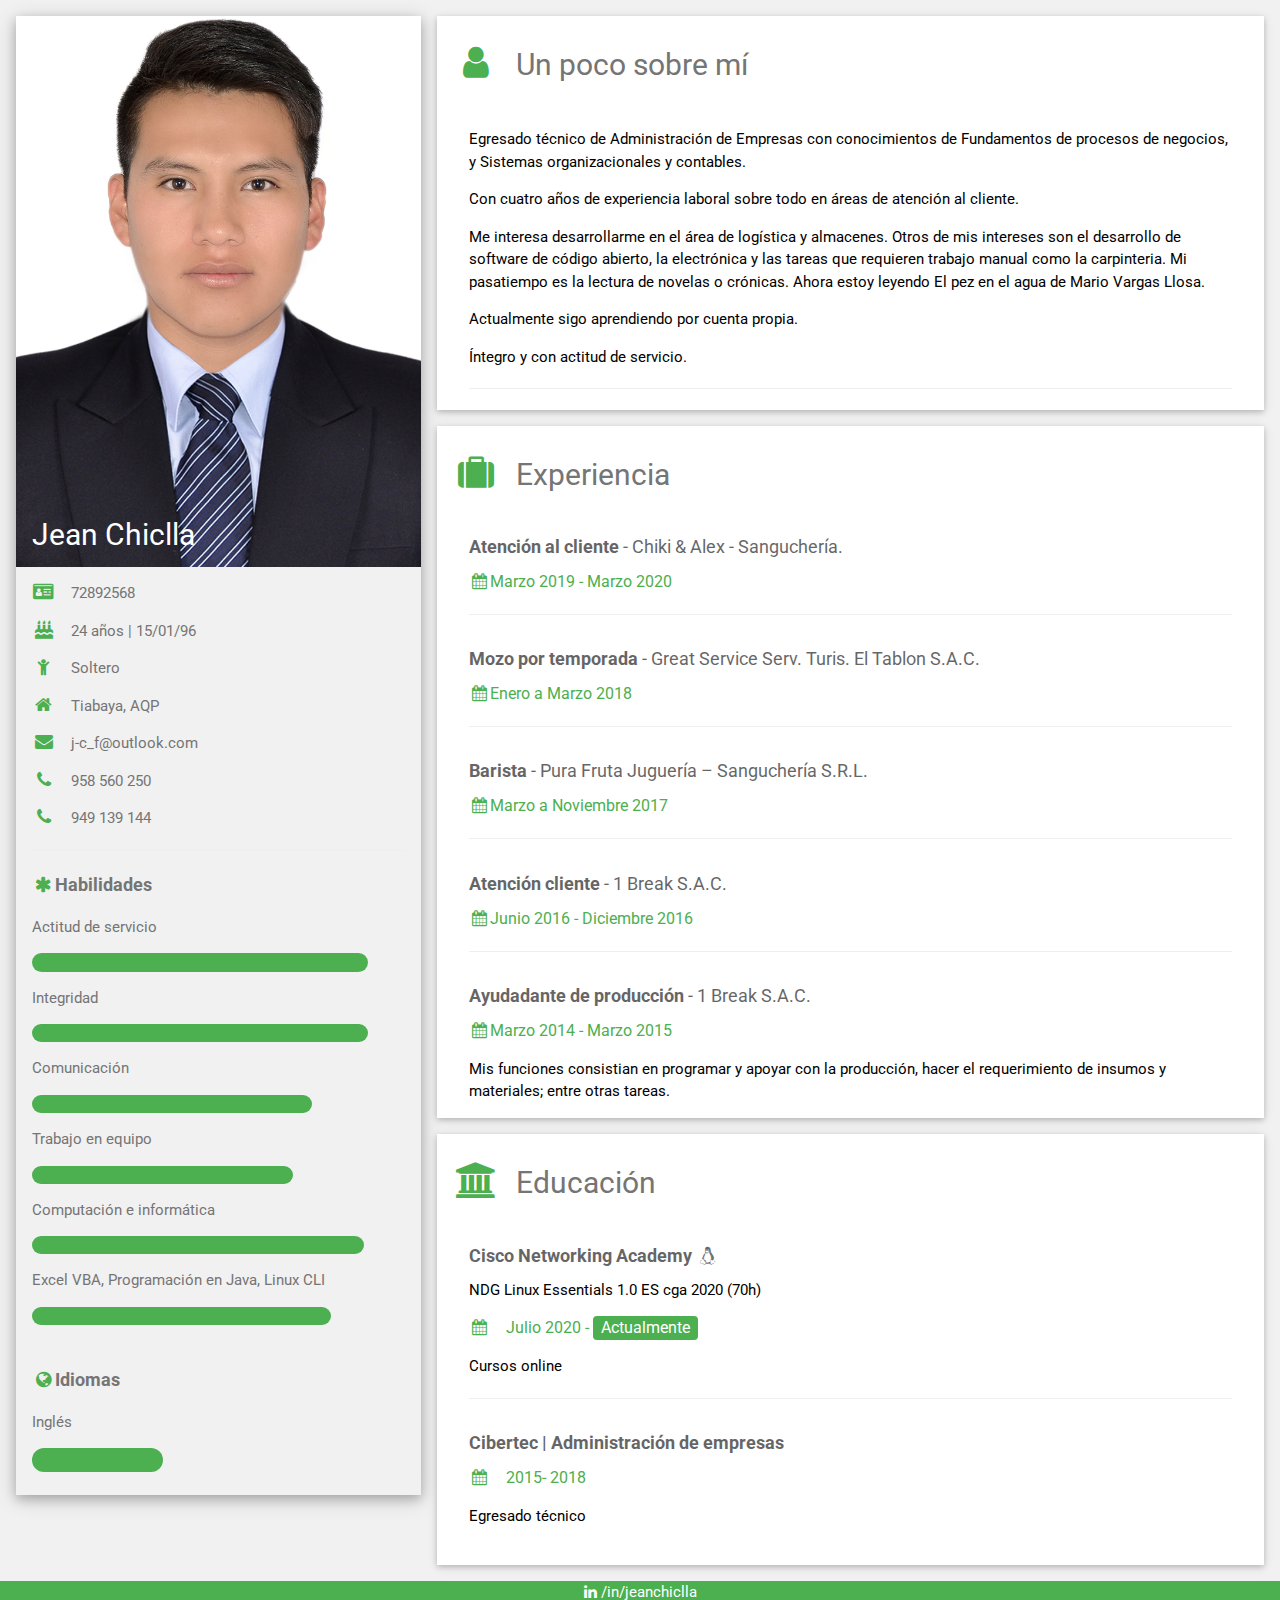
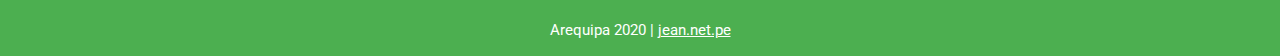
==== views/cv-09-2020.html @ d5a1f868 "nuevo resumen y se agrega cv" ====
<!DOCTYPE html>
<html lang="es">
<head>
    <meta charset="UTF-8">
    <meta name="viewport" content="width=device-width, initial-scale=1.0">
    <!-- <link rel="stylesheet" href="https://www.w3schools.com/w3css/4/w3.css"> -->
    <link rel="stylesheet" href="../css/w3.css">
    <link rel="stylesheet" href='https://fonts.googleapis.com/css?family=Roboto'>
    <link rel="stylesheet" href="https://cdnjs.cloudflare.com/ajax/libs/font-awesome/4.7.0/css/font-awesome.min.css">
    <title>Jean Chiclla | CV</title>
    <style>
        html, body, h1, h2, h3, h4, h5, h6 {
            font-family: "Roboto", sans-serif;
        }
    </style>
</head>
<body class="w3-light-grey">
    
    <!-- Page Container -->
    <div class="w3-content w3-margin-top" style="max-width: 1400px;">
    
        <!-- The Grid -->
        <div class="w3-row-padding">

            <!-- Left Column -->
            <div class="w3-third">

                <div class="w3-light-grey w3-text-grey w3-card-4">
                    <div class="w3-display-container">
                        <img src="../images/foto.jpg" alt="foto de perfil" style="width:100%">
                        <div class="w3-display-bottomleft w3-container w3-text-white">
                            <h2>Jean Chiclla</h2>
                        </div>
                    </div>
                    <div class="w3-container">
                        
                        <p><i class="fa fa-id-card fa-fw w3-margin-right w3-large w3-text-green"></i>72892568</p>
                        <p><i class="fa fa-birthday-cake fa-fw w3-margin-right w3-large w3-text-green"></i>24 años | 15/01/96</p>
                        <p><i class="fa fa-child fa-fw w3-margin-right w3-large w3-text-green"></i>Soltero</p>
                        <p><i class="fa fa-home fa-fw w3-margin-right w3-large w3-text-green"></i>Tiabaya, AQP</p>
                        <p><i class="fa fa-envelope fa-fw w3-margin-right w3-large w3-text-green"></i>j-c_f@outlook.com</p>
                        <p><i class="fa fa-phone fa-fw w3-margin-right w3-large w3-text-green"></i>958 560 250</p>
                        <p><i class="fa fa-phone fa-fw w3-margin-right w3-large w3-text-green"></i>949 139 144</p>
                        <hr>

                        <p class="w3-large"><b><i class="fa fa-asterisk fa-fw w3-margin-tight w3-text-green"></i>Habilidades</b></p>
                        <p>Actitud de servicio</p>
                        <div class="w3-light-grey w3-round-xlarge w3-small">
                            <div class="w3-container w3-center w3-round-xlarge w3-green" style="width:90%">&nbsp</div>
                        </div>
								<p>Integridad</p>
                        <div class="w3-light-grey w3-round-xlarge w3-small">
                            <div class="w3-container w3-center w3-round-xlarge w3-green" style="width:90%">&nbsp</div>
                        </div>
								<p>Comunicación</p>
                        <div class="w3-light-grey w3-round-xlarge w3-small">
                            <div class="w3-container w3-center w3-round-xlarge w3-green" style="width:75%">&nbsp</div>
                        </div>
								<p>Trabajo en equipo</p>
                        <div class="w3-light-grey w3-round-xlarge w3-small">
                            <div class="w3-container w3-center w3-round-xlarge w3-green" style="width:70%">&nbsp</div>
                        </div>
                        <p>Computación e informática</p>
                        <div class="w3-light-grey w3-round-xlarge w3-small">
                            <div class="w3-container w3-center w3-round-xlarge w3-green" style="width:89%">&nbsp</div>
								</div>

								<p>Excel VBA, Programación en Java, Linux CLI</p>
                        <div class="w3-light-grey w3-round-xlarge w3-small">
                            <div class="w3-container w3-center w3-round-xlarge w3-green" style="width:80%">&nbsp</div>
                        </div>
                        
                        
                        <br>

                        <p class="w3-large w3-text-theme"><b><i class="fa fa-globe fa-fw w3-margin-rigth w3-text-green"></i>Idiomas</b></p>
                        <p>Inglés</p>
                        <div class="w3-light-grey w3-round-xlarge">
                            <div class="w3-round-xlarge w3-green" style="height:24px;width:35%"></div>
                        </div>
                        <br>
                    </div>
                </div>
                <br>

                <!-- End Left Column -->
            </div>

            <!-- Right Column -->

            
            <div class="w3-twothird">


                <div class="w3-container w3-card w3-white w3-margin-bottom">
                    <h2 class="w3-text-grey w3-padding-16"><i class="fa fa-user fa-fw w3-margin-right w3-xxlarge w3-text-green"></i>Un poco sobre mí</h2>
                    <div class="w3-container">
                        <p>Egresado técnico de Administración de Empresas con conocimientos de Fundamentos de procesos de negocios, 
                            y Sistemas organizacionales y contables.</p>
                        <p>Con cuatro años de experiencia laboral sobre todo en áreas de atención al cliente.</p>
                        <p>Me interesa desarrollarme en el área de logística y almacenes. Otros de mis intereses son el desarrollo de software de código abierto, la electrónica y las tareas que requieren trabajo manual como la carpinteria. Mi pasatiempo es la lectura de novelas o crónicas. Ahora estoy leyendo El pez en el agua de Mario Vargas Llosa. </p> <!--Busco adquirir experiencia en diferentes áreas para poder definir qué quiero hacer los próximos 10 años. -->
								Actualmente sigo aprendiendo por cuenta propia.
                        <p>Íntegro y con actitud de servicio.</p>
                        <hr>
                    </div>
                    

                </div>

                <div class="w3-container w3-card w3-white w3-margin-bottom">
                    <h2 class="w3-text-grey w3-padding-16"><i class="fa fa-suitcase fa-fw w3-margin-right w3-xxlarge w3-text-green"></i>Experiencia</h2>
                    <div class="w3-container">
                        <h5 class="w3-opacity"><b>Atención al cliente</b> - Chiki & Alex - Sanguchería.</h5>
                        <h6 class="w3-text-green"><i class="fa fa-calendar fa-fw w3-margin-rigth"></i>Marzo 2019 - Marzo 2020</h6>
                        <hr>
                    </div>
                    <div class="w3-container">
                        <h5 class="w3-opacity"><b>Mozo por temporada</b> - Great Service Serv. Turis. El Tablon S.A.C.</h5>
                        <h6 class="w3-text-green"><i class="fa fa-calendar fa-fw w3-margin-rigth"></i>Enero a Marzo 2018</h6>
                        <hr>
                    </div>
                    <div class="w3-container">
                        <h5 class="w3-opacity"><b>Barista</b> - Pura Fruta Juguería – Sanguchería S.R.L.</h5>
                        <h6 class="w3-text-green"><i class="fa fa-calendar fa-fw w3-margin-rigth"></i>Marzo a Noviembre 2017</h6>
                        <hr>
                    </div>
                    <div class="w3-container">
                        <h5 class="w3-opacity"><b>Atención cliente</b> - 1 Break S.A.C.</h5>
                        <h6 class="w3-text-green"><i class="fa fa-calendar fa-fw w3-margin-rigth"></i>Junio 2016 - Diciembre 2016</h6>
                        
                        <hr>
                    </div>
                    <div class="w3-container">
                        <h5 class="w3-opacity"><b>Ayudadante de producción</b> - 1 Break S.A.C.</h5>
                        <h6 class="w3-text-green"><i class="fa fa-calendar fa-fw w3-margin-rigth"></i>Marzo 2014 - Marzo 2015</h6>
								<p> Mis funciones consistian en programar y apoyar con la producción, hacer el requerimiento de insumos y materiales; entre otras tareas.
                        <br>
                    </div>

                </div>

                <div class="w3-container w3-card w3-white">
                    <h2 class="w3-text-grey w3-padding-16"><i class="fa fa-university fa-fw w3-margin-right w3-xxlarge w3-text-green"></i>Educación</h2>
                    <div class="w3-container">
                        <h5 class="w3-opacity"><b>Cisco Networking Academy <i class="fa fa-linux fa-fw w3-margin-tight w3-text-black"></i></b></h5
                       
			<p>NDG Linux Essentials 1.0 ES cga 2020 (70h)</p>
			<h6 class="w3-text-green"><i class="fa fa-calendar fa-fw w3-margin-right"></i>Julio 2020 - <span class="w3-tag w3-green w3-round">Actualmente</span></h6>
                        <p>Cursos online</p>
                        <hr>
                    </div>
                    <div class="w3-container">
                        <h5 class="w3-opacity"><b>Cibertec | Administración de empresas</b></h5>
                        <h6 class="w3-text-green"><i class="fa fa-calendar fa-fw w3-margin-right"></i>2015- 2018</h6>
                        <p>Egresado técnico</p>
                        <br>
                    </div>
                </div>

                <!-- End Right Column -->
            </div>

            <!-- End Grid -->
        </div>

        <!-- End Page Container -->
    </div>

    <footer class="w3-container w3-green w3-center w3-margin-top">
       <i class="fa fa-linkedin w3-hover-opacity"></i><span> /in/jeanchiclla</span> 
		 <p>Arequipa 2020 | <a href="http://jean.net.pe">jean.net.pe</a></p>
    </footer>

</body>
</html>
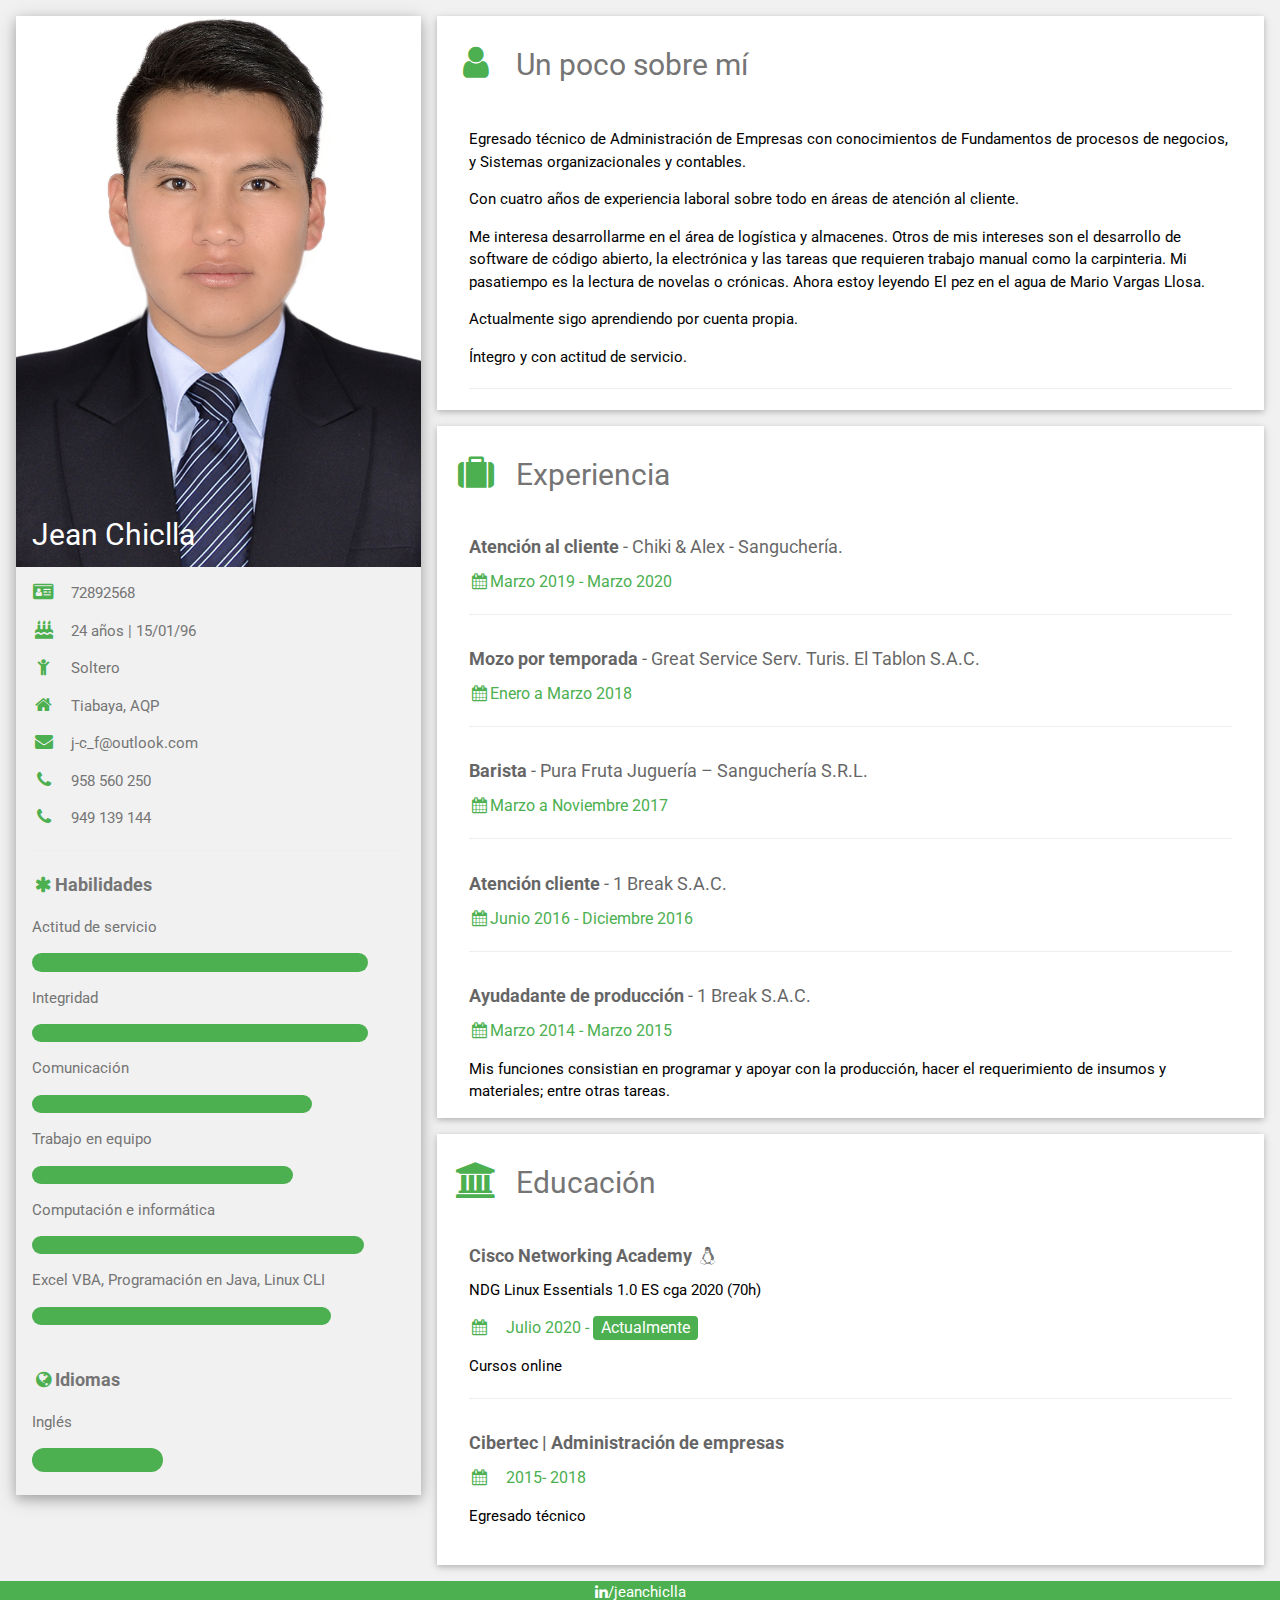
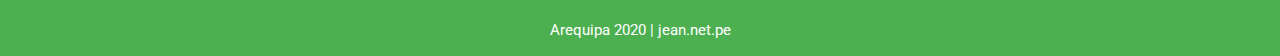
==== commit 43469e9e: "revision final del 17-09-2020" ====
--- a/views/cv-09-2020.html
+++ b/views/cv-09-2020.html
@@ -11,6 +11,9 @@
     <style>
         html, body, h1, h2, h3, h4, h5, h6 {
             font-family: "Roboto", sans-serif;
+        }
+        a {
+         text-decoration: none;
         }
     </style>
 </head>
@@ -167,8 +170,8 @@
     </div>
 
     <footer class="w3-container w3-green w3-center w3-margin-top">
-       <i class="fa fa-linkedin w3-hover-opacity"></i><span> /in/jeanchiclla</span> 
-		 <p>Arequipa 2020 | <a href="http://jean.net.pe">jean.net.pe</a></p>
+       <a href="https://www.linkedin.com/in/jeanchiclla/" target="_blank"><i class="fa fa-linkedin w3-hover-opacity"></i>/jeanchiclla</a> 
+		 <p>Arequipa 2020 | <a href="http://jean.net.pe" target="_blank">jean.net.pe</a></p>
     </footer>
 
 </body>
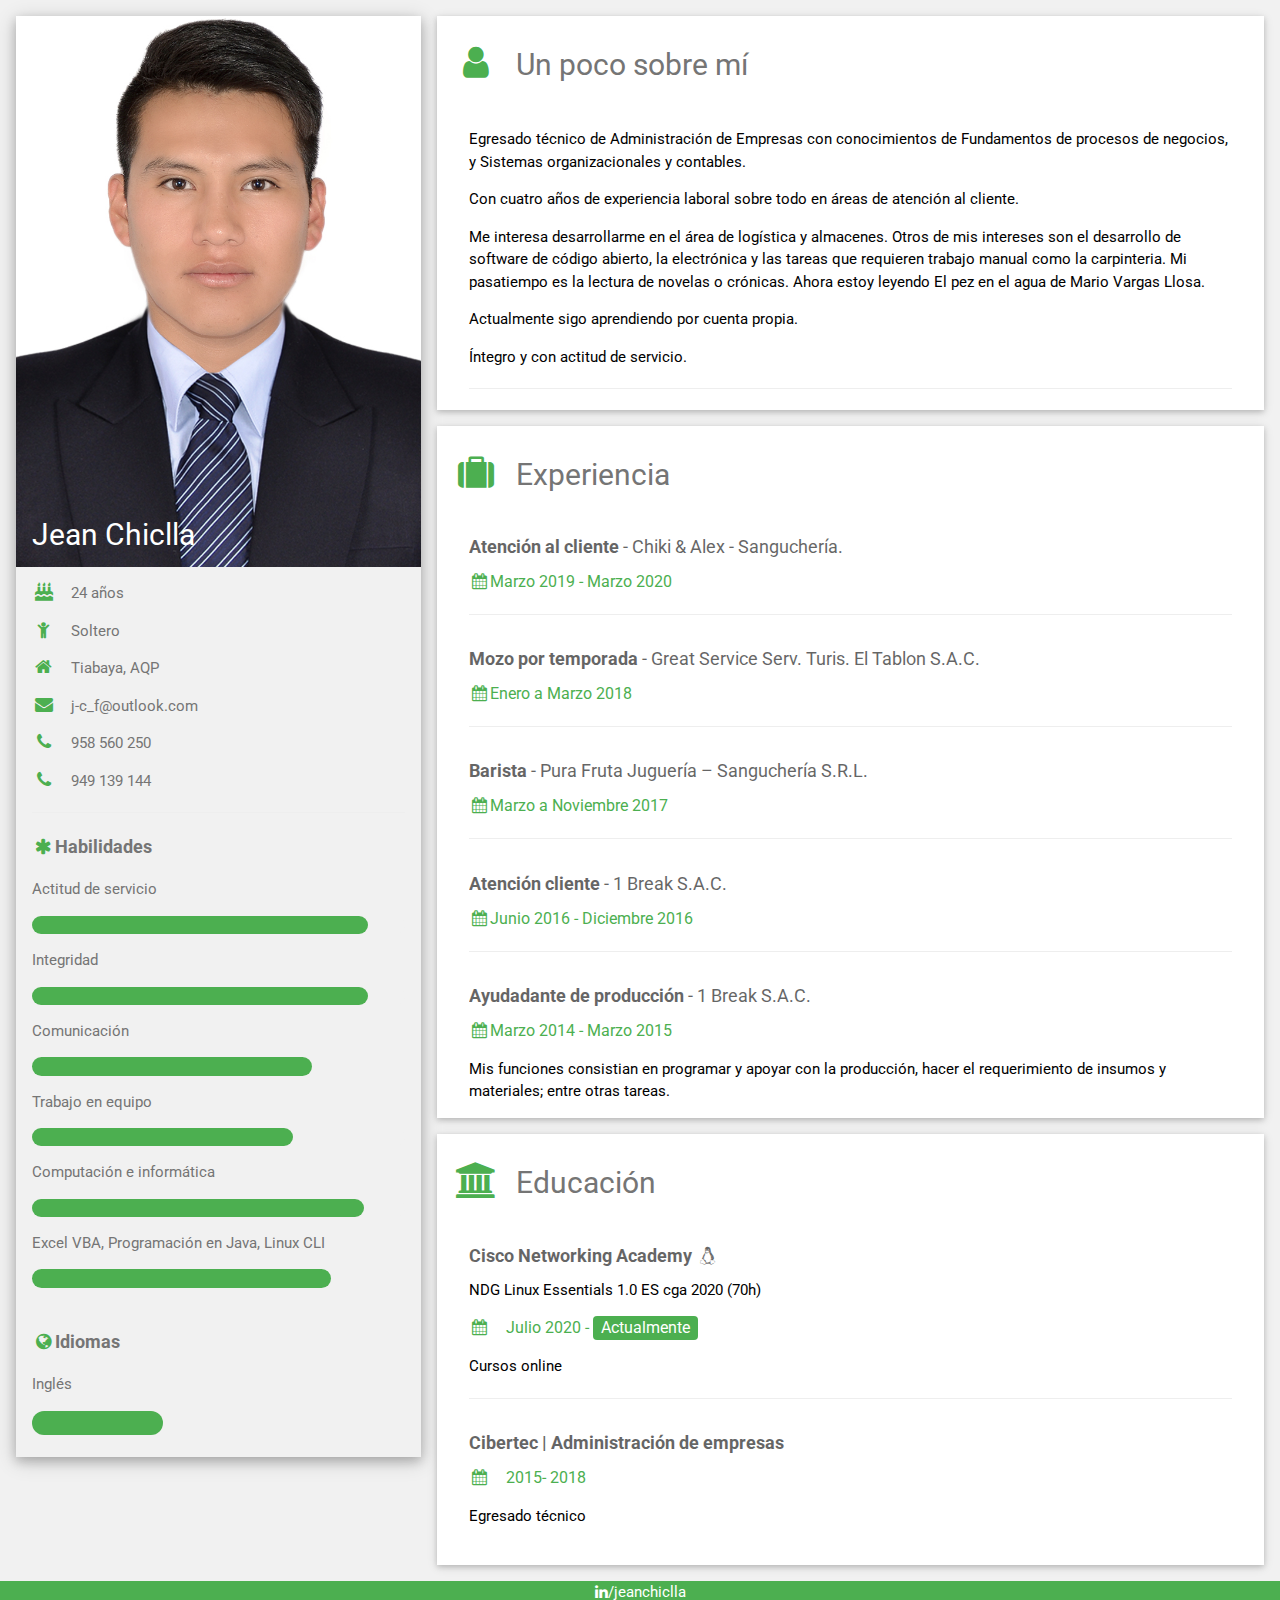
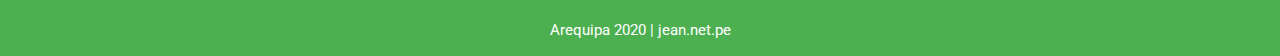
==== commit aef5abd7: "Update cv-09-2020.html" ====
--- a/views/cv-09-2020.html
+++ b/views/cv-09-2020.html
@@ -37,8 +37,8 @@
                     </div>
                     <div class="w3-container">
                         
-                        <p><i class="fa fa-id-card fa-fw w3-margin-right w3-large w3-text-green"></i>72892568</p>
-                        <p><i class="fa fa-birthday-cake fa-fw w3-margin-right w3-large w3-text-green"></i>24 años | 15/01/96</p>
+                        <!-- <p><i class="fa fa-id-card fa-fw w3-margin-right w3-large w3-text-green"></i>72892568</p> -->
+                        <p><i class="fa fa-birthday-cake fa-fw w3-margin-right w3-large w3-text-green"></i>24 años</p>
                         <p><i class="fa fa-child fa-fw w3-margin-right w3-large w3-text-green"></i>Soltero</p>
                         <p><i class="fa fa-home fa-fw w3-margin-right w3-large w3-text-green"></i>Tiabaya, AQP</p>
                         <p><i class="fa fa-envelope fa-fw w3-margin-right w3-large w3-text-green"></i>j-c_f@outlook.com</p>
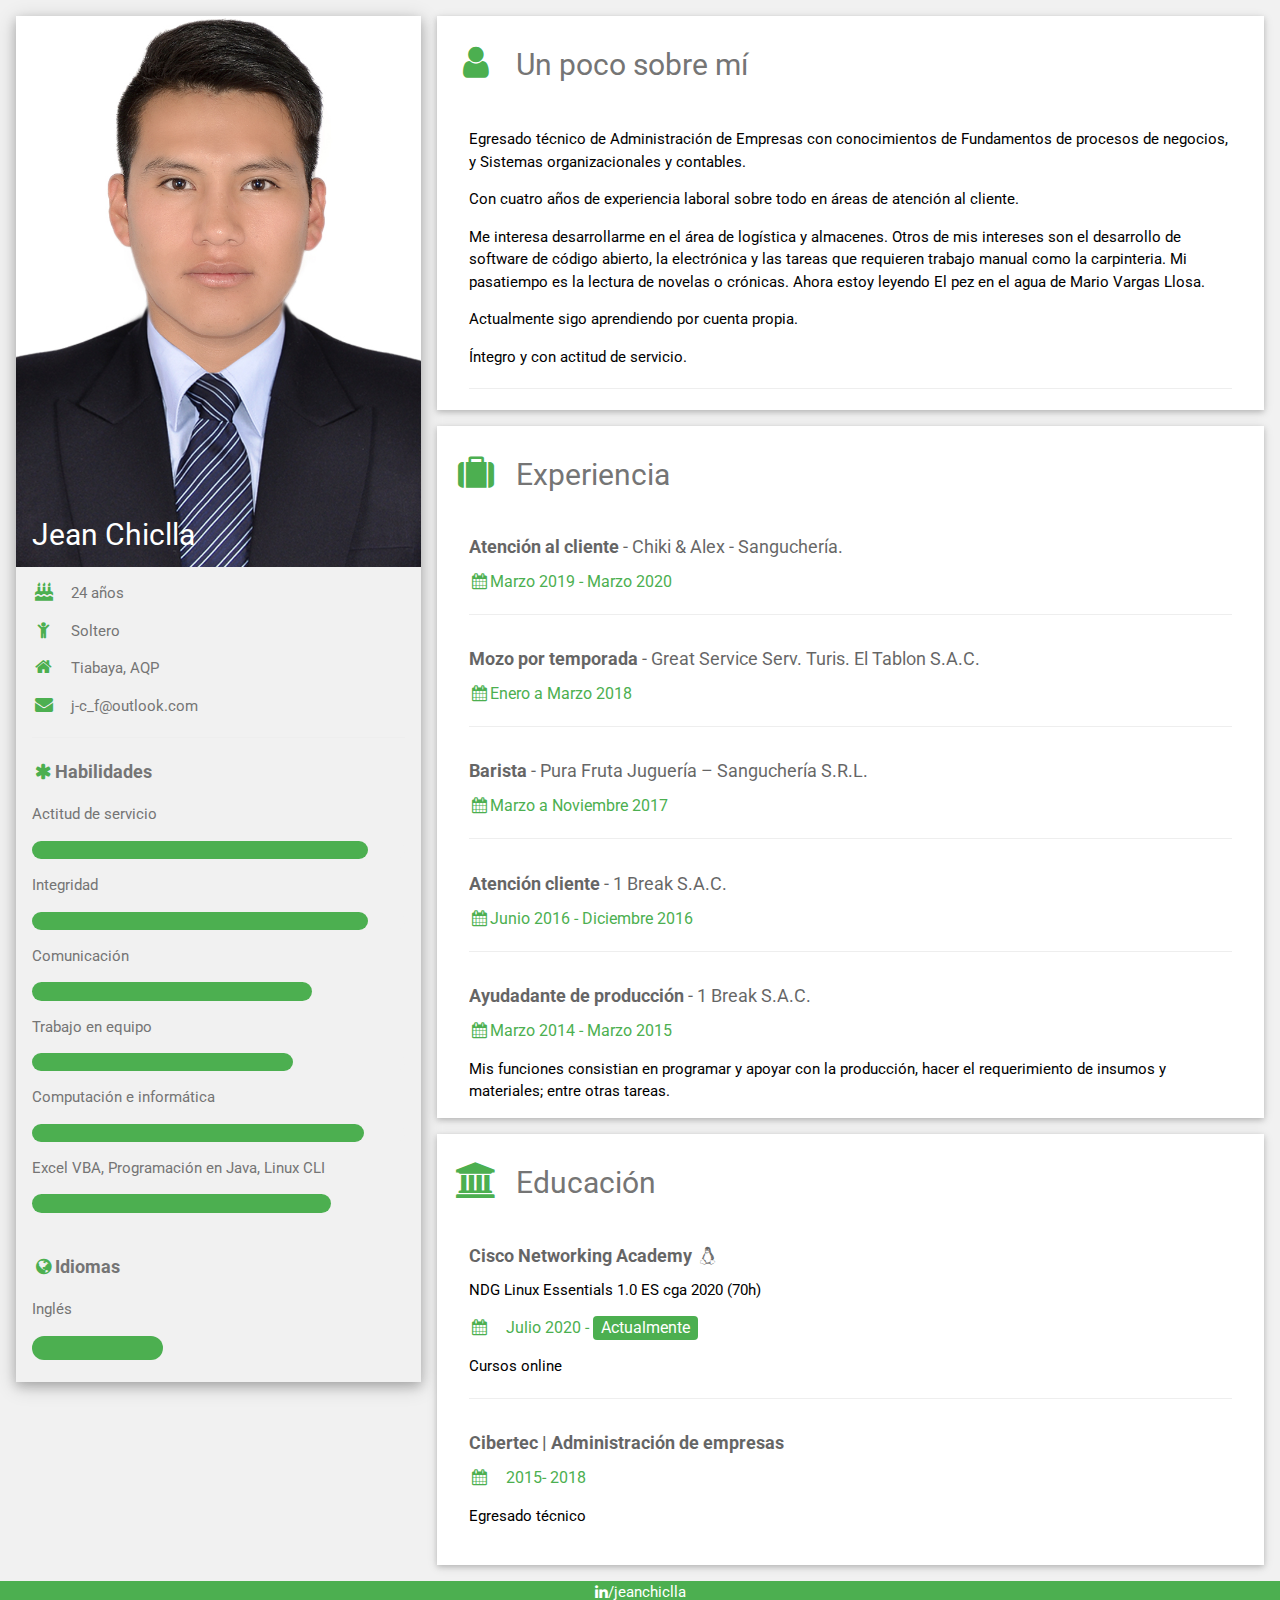
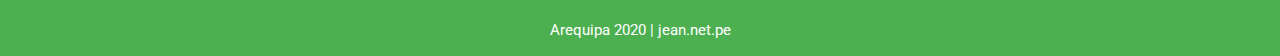
==== commit 47815289: "Update cv-09-2020.html" ====
--- a/views/cv-09-2020.html
+++ b/views/cv-09-2020.html
@@ -42,8 +42,8 @@
                         <p><i class="fa fa-child fa-fw w3-margin-right w3-large w3-text-green"></i>Soltero</p>
                         <p><i class="fa fa-home fa-fw w3-margin-right w3-large w3-text-green"></i>Tiabaya, AQP</p>
                         <p><i class="fa fa-envelope fa-fw w3-margin-right w3-large w3-text-green"></i>j-c_f@outlook.com</p>
-                        <p><i class="fa fa-phone fa-fw w3-margin-right w3-large w3-text-green"></i>958 560 250</p>
-                        <p><i class="fa fa-phone fa-fw w3-margin-right w3-large w3-text-green"></i>949 139 144</p>
+                        <!-- <p><i class="fa fa-phone fa-fw w3-margin-right w3-large w3-text-green"></i>958 560 250</p>
+                        <p><i class="fa fa-phone fa-fw w3-margin-right w3-large w3-text-green"></i>949 139 144</p> -->
                         <hr>
 
                         <p class="w3-large"><b><i class="fa fa-asterisk fa-fw w3-margin-tight w3-text-green"></i>Habilidades</b></p>
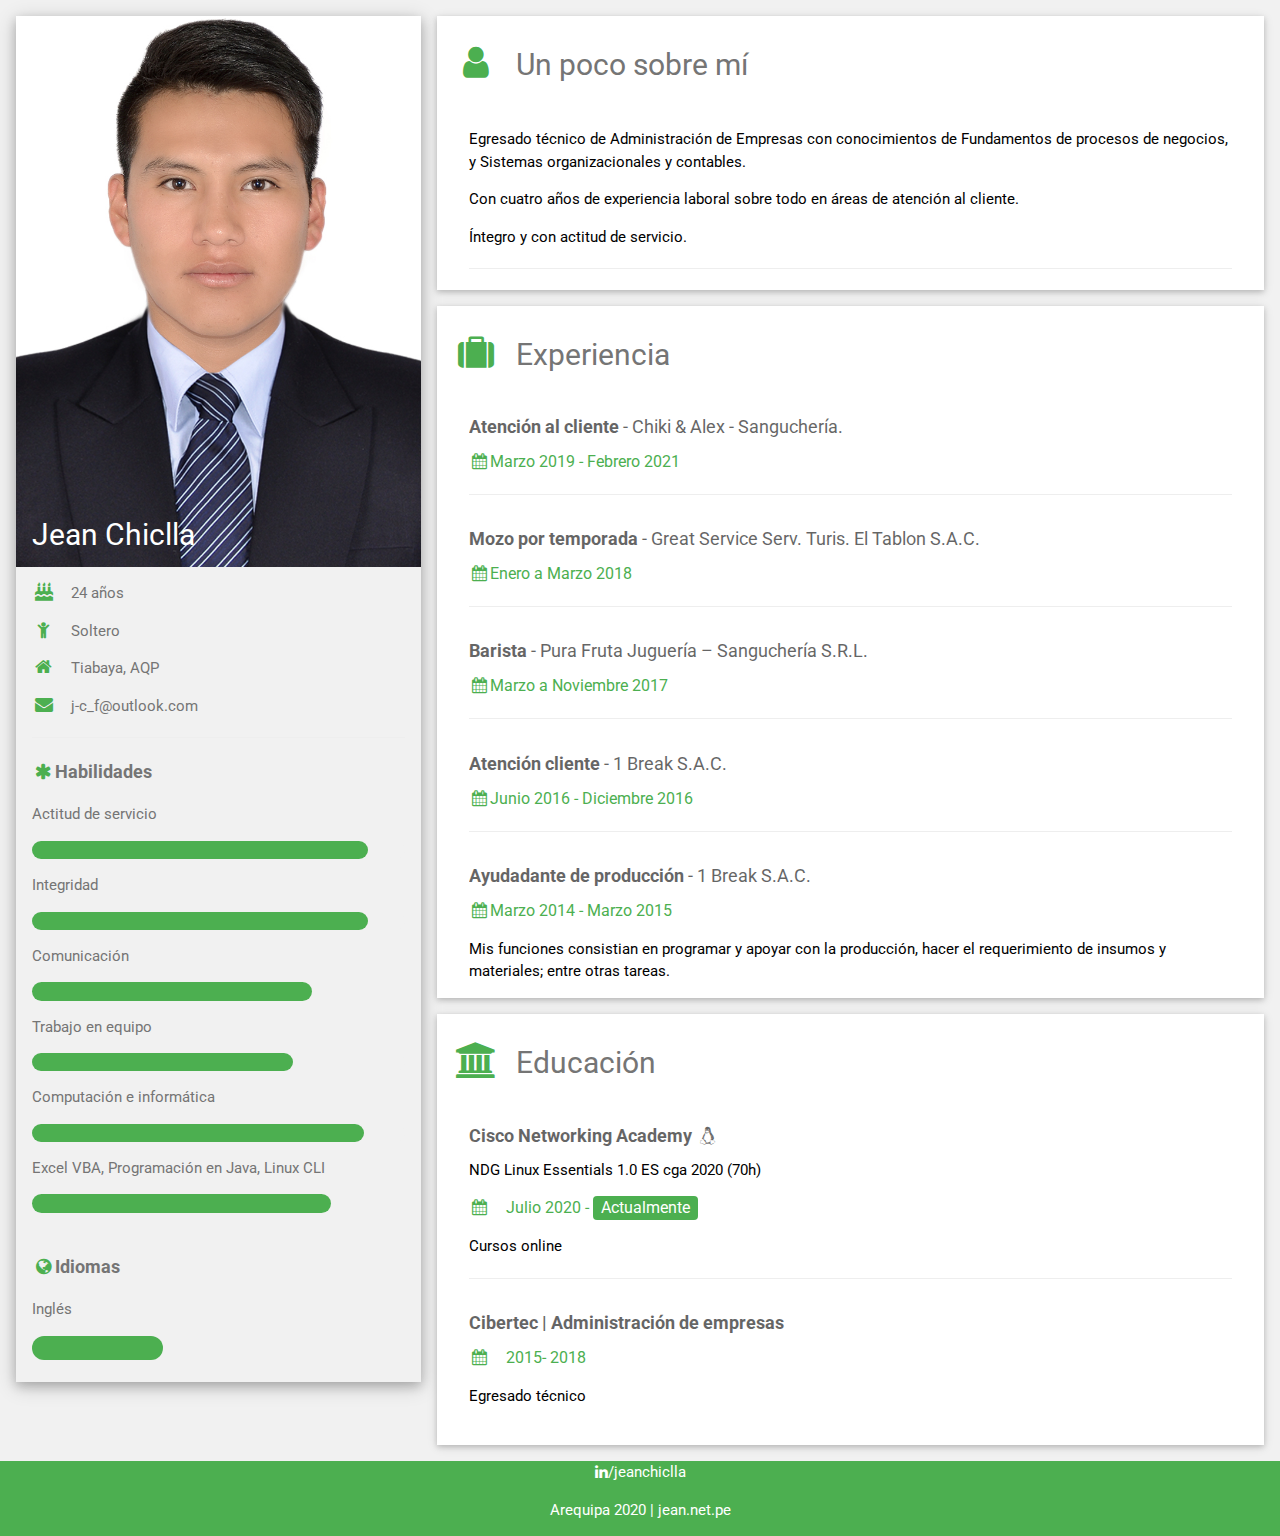
==== commit 20fbf0cb: "update cv" ====
--- a/views/cv-09-2020.html
+++ b/views/cv-09-2020.html
@@ -101,8 +101,7 @@
                         <p>Egresado técnico de Administración de Empresas con conocimientos de Fundamentos de procesos de negocios, 
                             y Sistemas organizacionales y contables.</p>
                         <p>Con cuatro años de experiencia laboral sobre todo en áreas de atención al cliente.</p>
-                        <p>Me interesa desarrollarme en el área de logística y almacenes. Otros de mis intereses son el desarrollo de software de código abierto, la electrónica y las tareas que requieren trabajo manual como la carpinteria. Mi pasatiempo es la lectura de novelas o crónicas. Ahora estoy leyendo El pez en el agua de Mario Vargas Llosa. </p> <!--Busco adquirir experiencia en diferentes áreas para poder definir qué quiero hacer los próximos 10 años. -->
-								Actualmente sigo aprendiendo por cuenta propia.
+                        
                         <p>Íntegro y con actitud de servicio.</p>
                         <hr>
                     </div>
@@ -114,7 +113,7 @@
                     <h2 class="w3-text-grey w3-padding-16"><i class="fa fa-suitcase fa-fw w3-margin-right w3-xxlarge w3-text-green"></i>Experiencia</h2>
                     <div class="w3-container">
                         <h5 class="w3-opacity"><b>Atención al cliente</b> - Chiki & Alex - Sanguchería.</h5>
-                        <h6 class="w3-text-green"><i class="fa fa-calendar fa-fw w3-margin-rigth"></i>Marzo 2019 - Marzo 2020</h6>
+                        <h6 class="w3-text-green"><i class="fa fa-calendar fa-fw w3-margin-rigth"></i>Marzo 2019 - Febrero 2021</h6>
                         <hr>
                     </div>
                     <div class="w3-container">
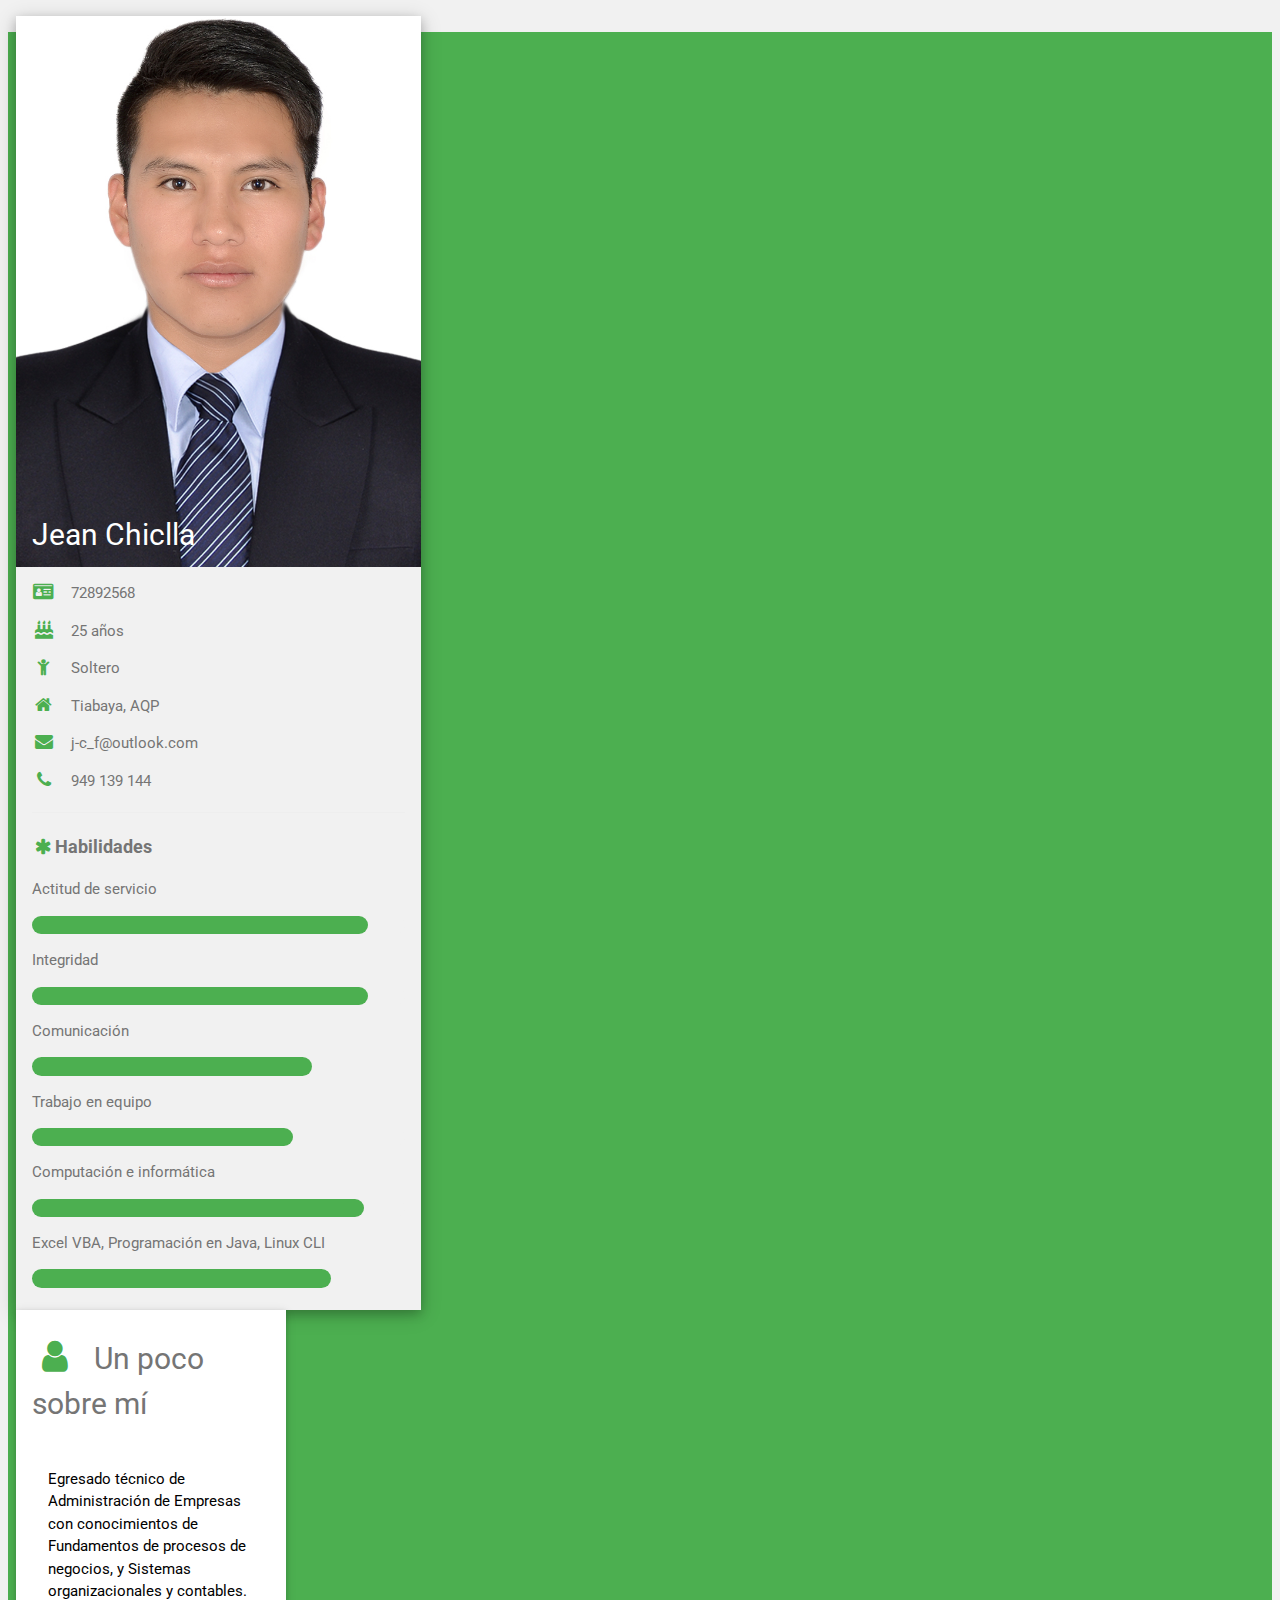
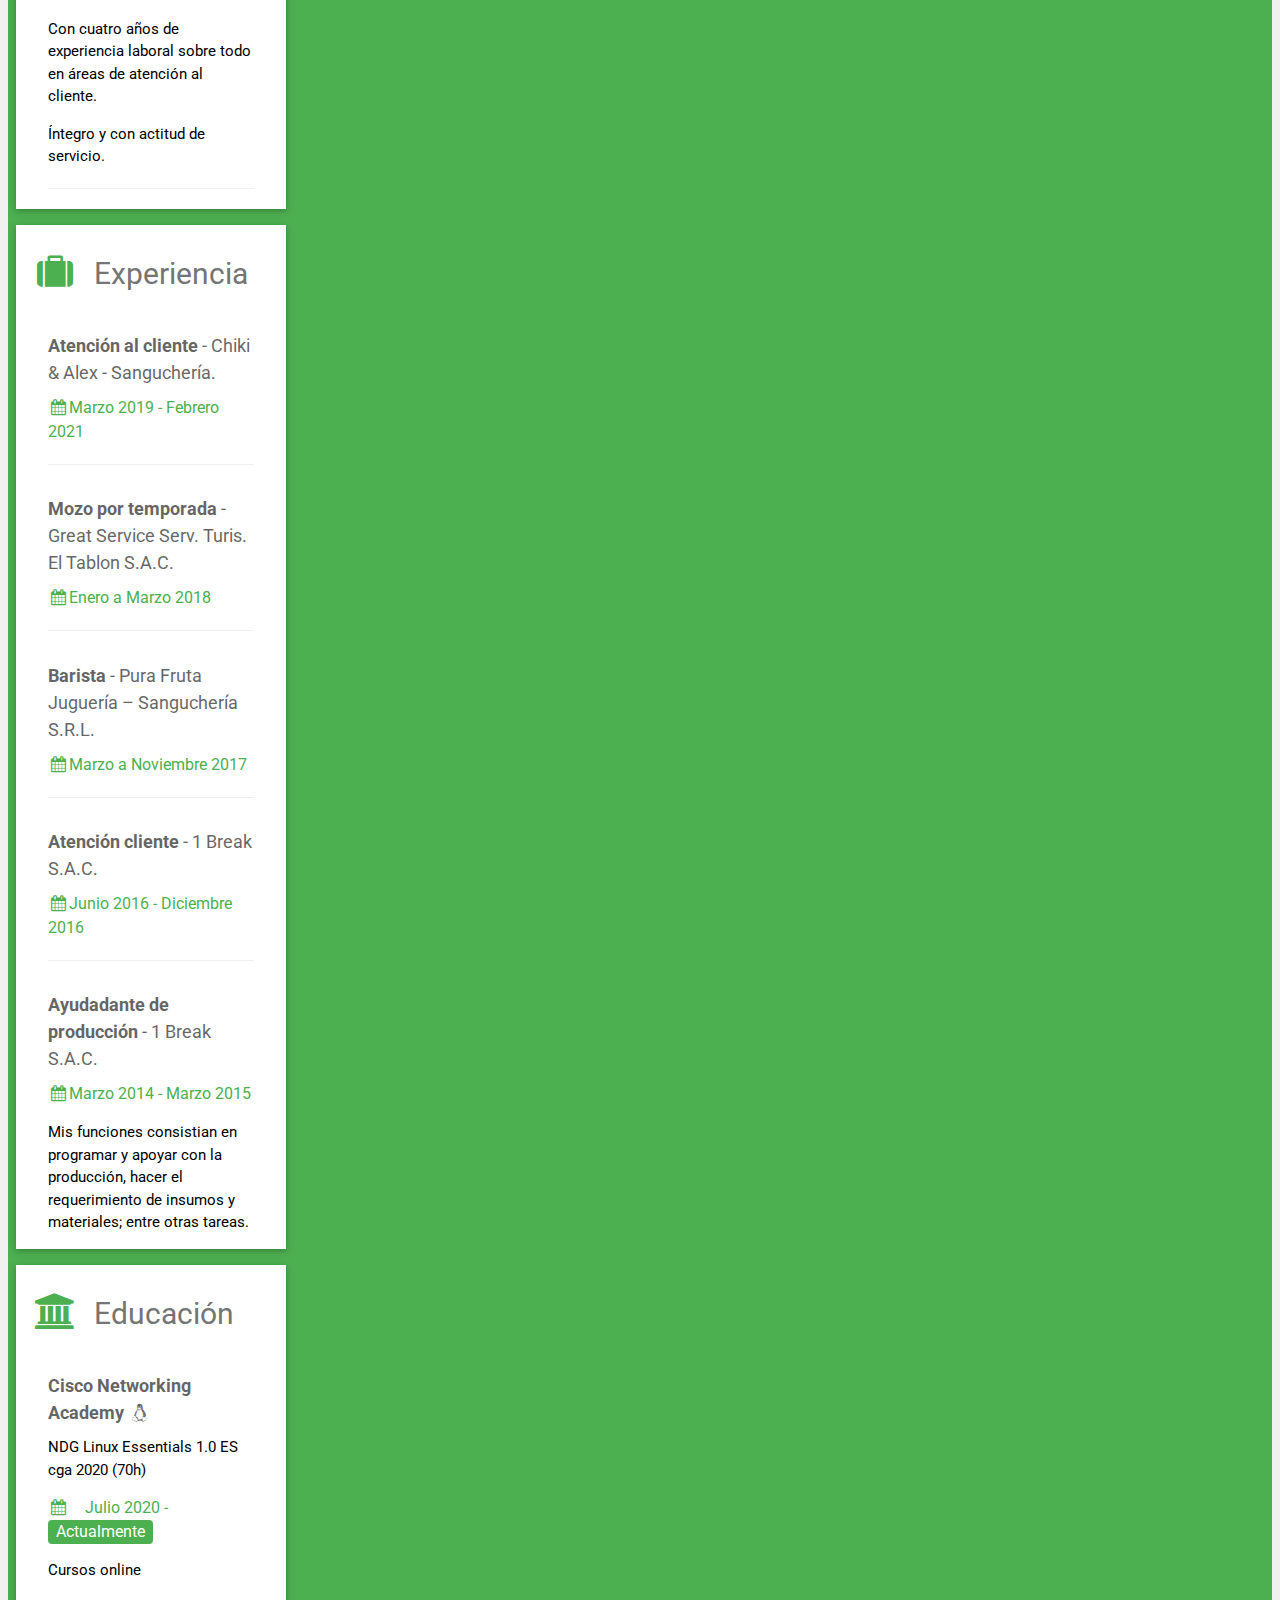
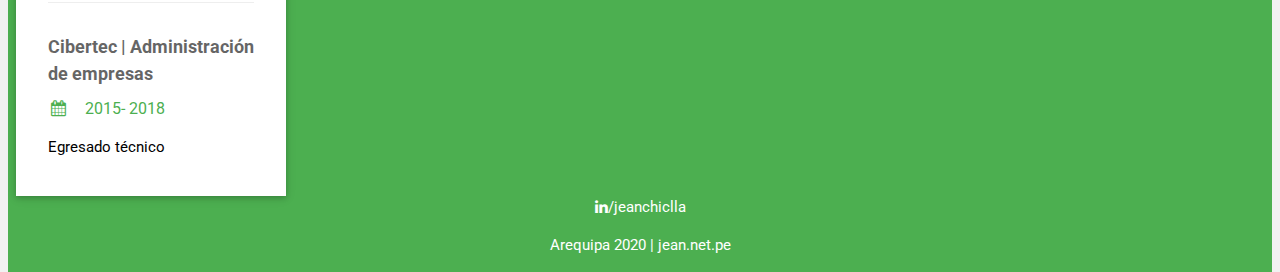
==== commit e50e9ab9: "update cv" ====
--- a/views/cv-09-2020.html
+++ b/views/cv-09-2020.html
@@ -37,13 +37,13 @@
                     </div>
                     <div class="w3-container">
                         
-                        <!-- <p><i class="fa fa-id-card fa-fw w3-margin-right w3-large w3-text-green"></i>72892568</p> -->
-                        <p><i class="fa fa-birthday-cake fa-fw w3-margin-right w3-large w3-text-green"></i>24 años</p>
+                        <p><i class="fa fa-id-card fa-fw w3-margin-right w3-large w3-text-green"></i>72892568</p>
+                        <p><i class="fa fa-birthday-cake fa-fw w3-margin-right w3-large w3-text-green"></i>25 años</p>
                         <p><i class="fa fa-child fa-fw w3-margin-right w3-large w3-text-green"></i>Soltero</p>
                         <p><i class="fa fa-home fa-fw w3-margin-right w3-large w3-text-green"></i>Tiabaya, AQP</p>
                         <p><i class="fa fa-envelope fa-fw w3-margin-right w3-large w3-text-green"></i>j-c_f@outlook.com</p>
-                        <!-- <p><i class="fa fa-phone fa-fw w3-margin-right w3-large w3-text-green"></i>958 560 250</p>
-                        <p><i class="fa fa-phone fa-fw w3-margin-right w3-large w3-text-green"></i>949 139 144</p> -->
+                        <!-- <p><i class="fa fa-phone fa-fw w3-margin-right w3-large w3-text-green"></i>958 560 250</p> -->
+                        <i class="fa fa-phone fa-fw w3-margin-right w3-large w3-text-green"></i>949 139 144</p>
                         <hr>
 
                         <p class="w3-large"><b><i class="fa fa-asterisk fa-fw w3-margin-tight w3-text-green"></i>Habilidades</b></p>
@@ -75,7 +75,7 @@
                         
                         
                         <br>
-
+<!--
                         <p class="w3-large w3-text-theme"><b><i class="fa fa-globe fa-fw w3-margin-rigth w3-text-green"></i>Idiomas</b></p>
                         <p>Inglés</p>
                         <div class="w3-light-grey w3-round-xlarge">
@@ -85,6 +85,7 @@
                     </div>
                 </div>
                 <br>
+-->
 
                 <!-- End Left Column -->
             </div>
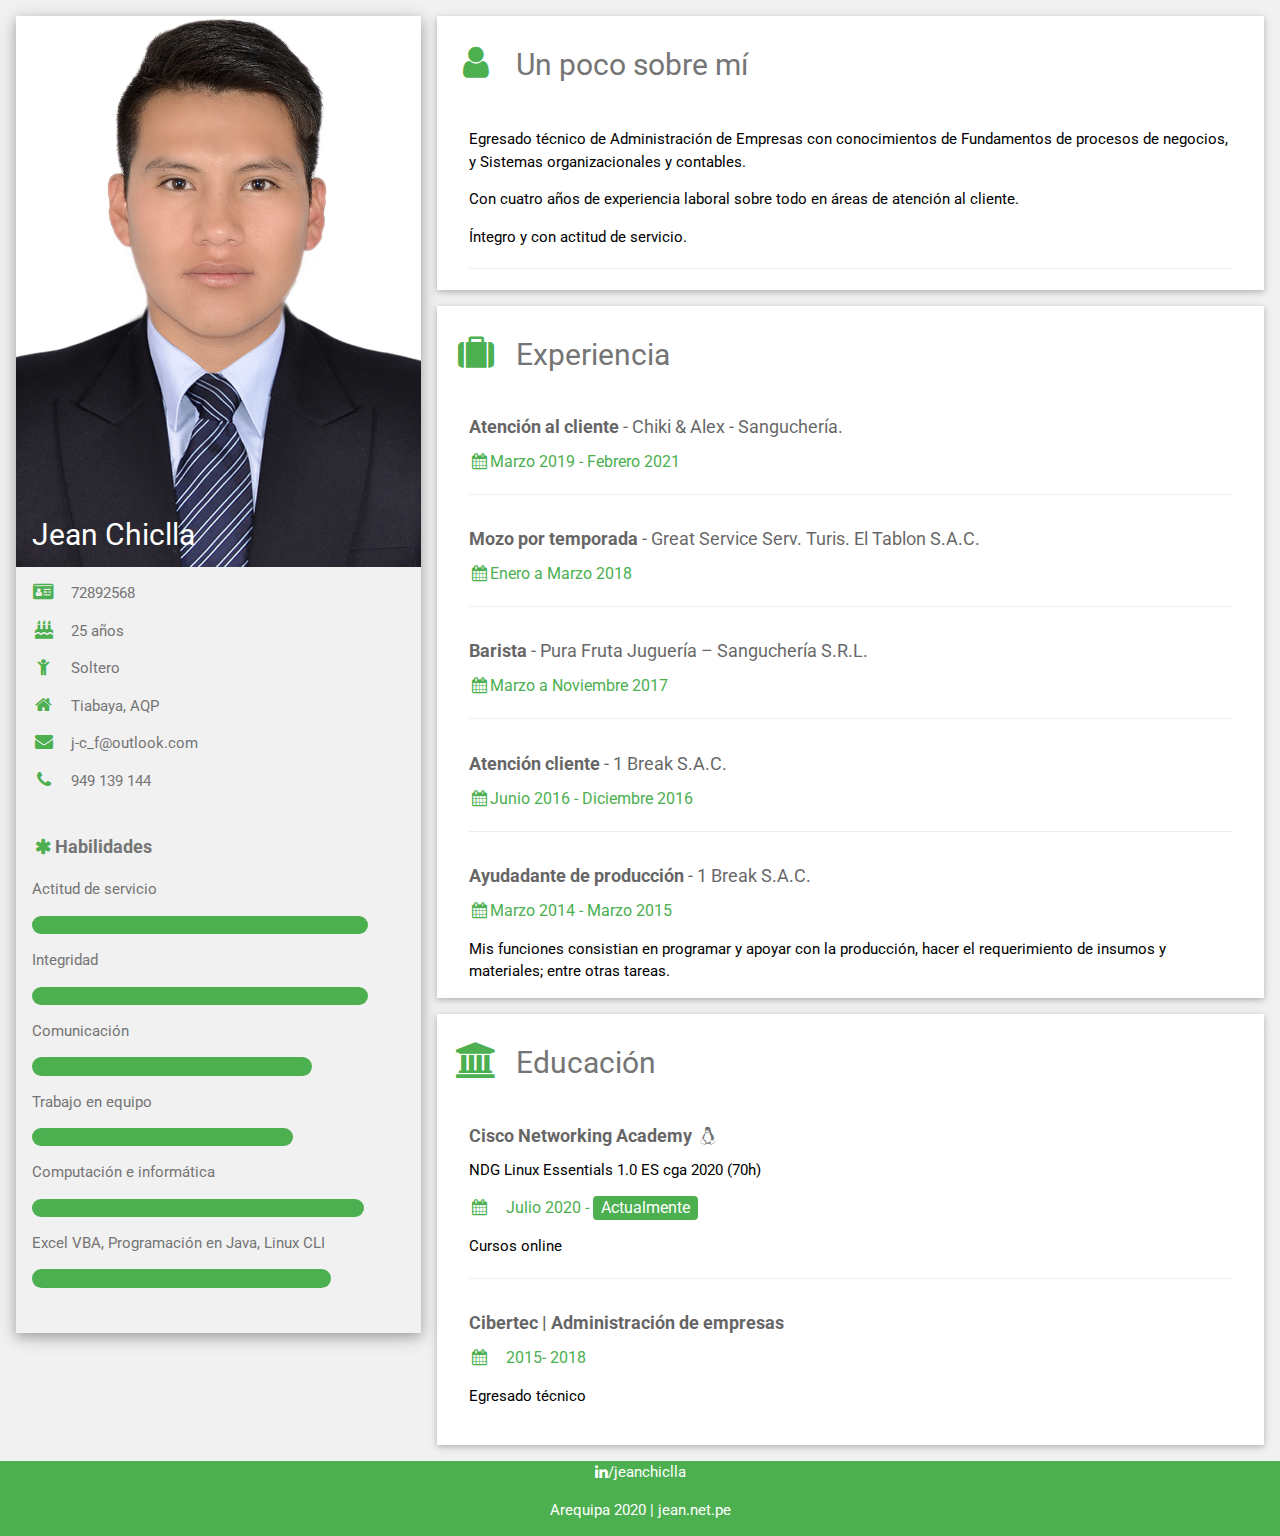
==== commit 3d82a929: "update" ====
--- a/views/cv-09-2020.html
+++ b/views/cv-09-2020.html
@@ -81,11 +81,11 @@
                         <div class="w3-light-grey w3-round-xlarge">
                             <div class="w3-round-xlarge w3-green" style="height:24px;width:35%"></div>
                         </div>
+-->
                         <br>
                     </div>
                 </div>
                 <br>
--->
 
                 <!-- End Left Column -->
             </div>
